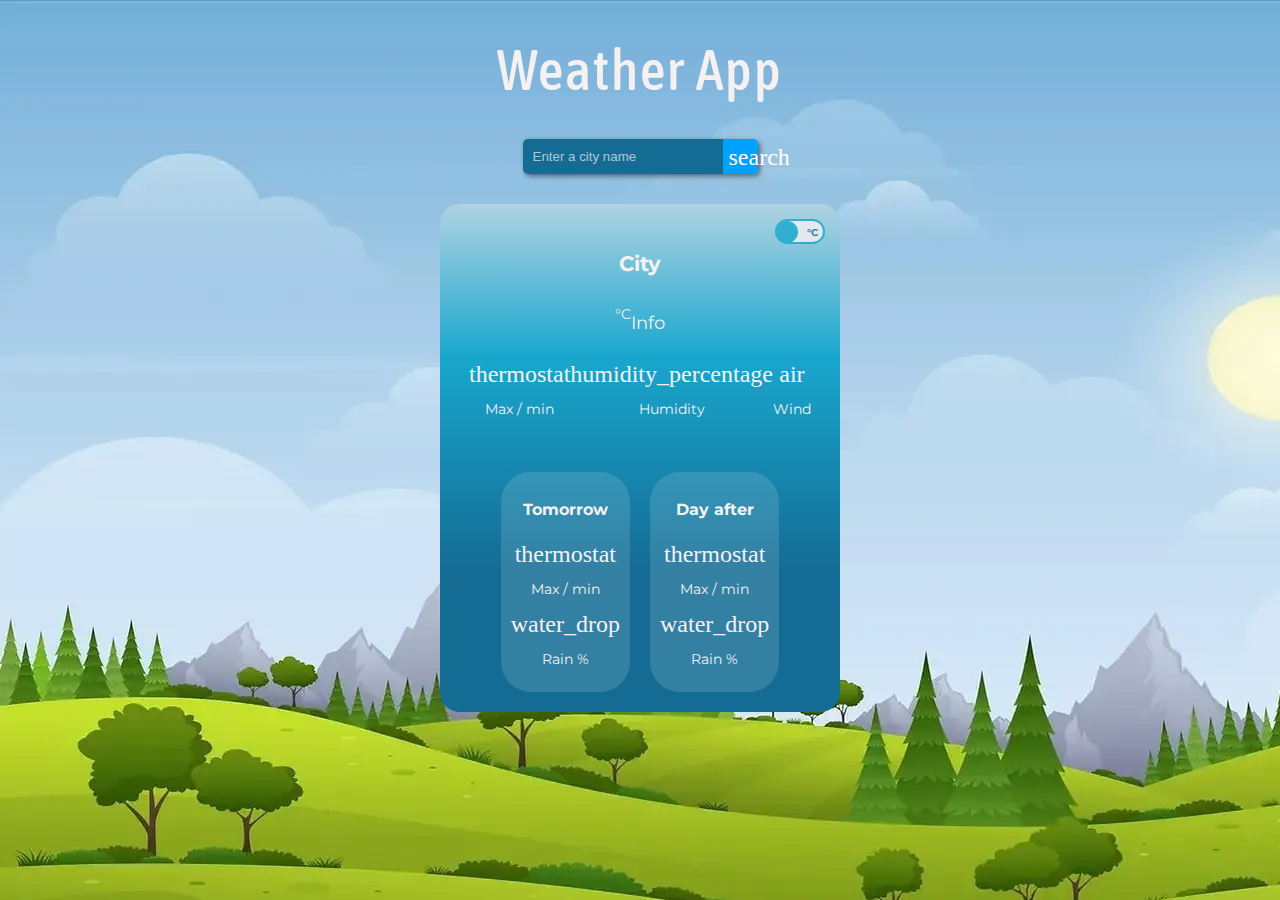
==== index.html @ 6b9eed96 "Merge pull request #72 from Noorae/html" ====
<!DOCTYPE HTML>
<html>
    <head>
        <meta http-equiv="refresh" content="0; url=https://teemutontti.github.io/weather-app/public/index.html">
        <title>Page Redirection</title>
    </head>
    <body>
    </body>
</html>
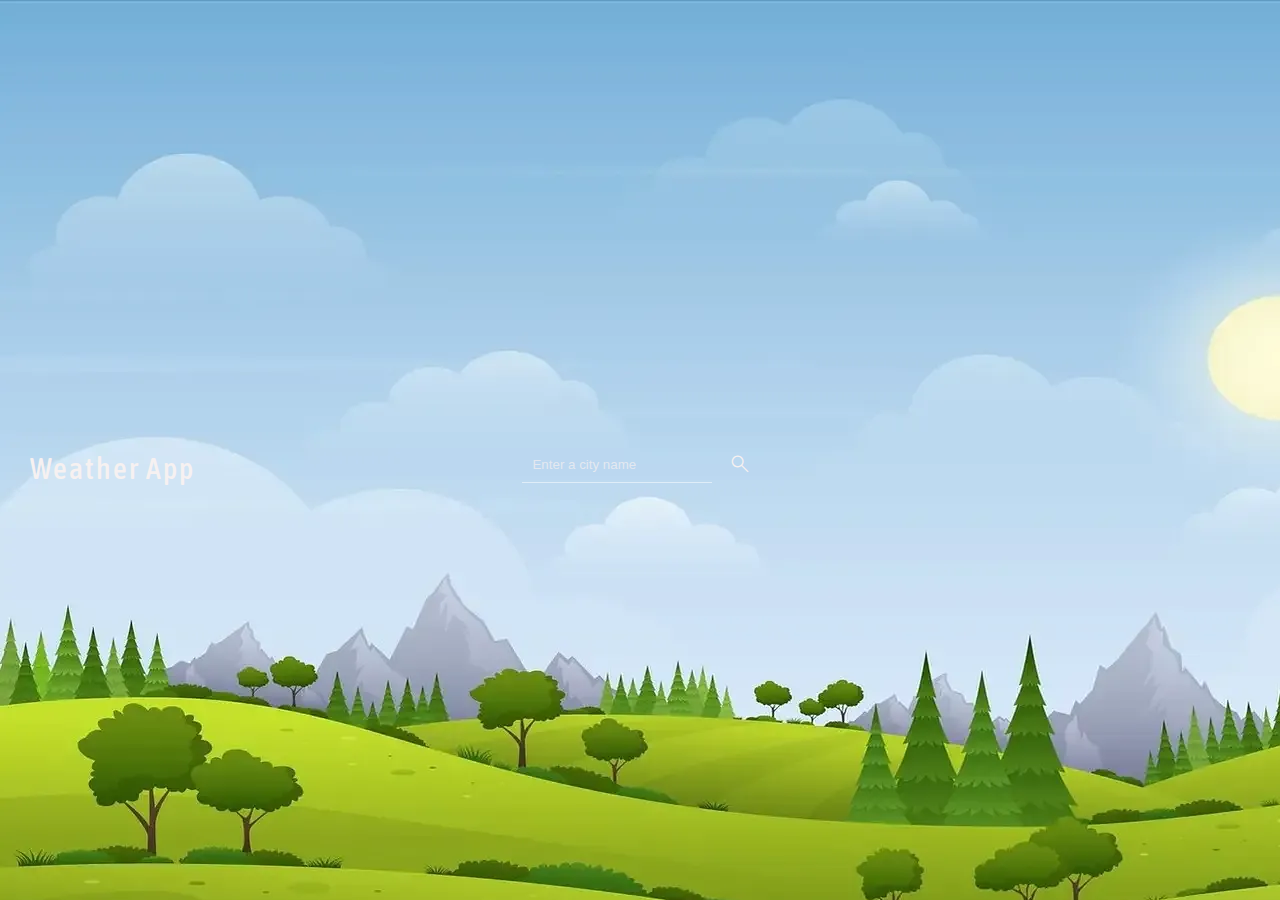
==== commit 7e27eb5c: "Edit file structure." ====
--- a/index.html
+++ b/index.html
@@ -1,9 +1,113 @@
-<!DOCTYPE HTML>
-<html>
+<!DOCTYPE html>
+<html lang="en">
     <head>
-        <meta http-equiv="refresh" content="0; url=https://teemutontti.github.io/weather-app/public/index.html">
-        <title>Page Redirection</title>
+        <meta charset="UTF-8" />
+        <meta name="viewport" content="width=device-width, initial-scale=1.0" />
+        <link rel="icon" type="image/x-icon" href="../public/pics/icon.webp" />
+        <link rel="stylesheet" href="styles/style.css" />
+        <link
+            rel="stylesheet"
+            href="https://fonts.googleapis.com/css2?family=Material+Symbols+Outlined:opsz,wght,FILL,GRAD@20..48,100..700,0..1,-50..200"
+        />
+        <title>Weather App</title>
     </head>
     <body>
+        <header>
+            <h1>Weather App</h1>
+            <div class="search">
+                <input id="field" type="text" placeholder="Enter a city name" />
+                <button id="icon" onclick="getWeather()">
+                    <span class="material-symbols-outlined">search</span>
+                </button>
+            </div>
+        </header>
+        <main>
+            <div class="container">
+                <div class="weather">
+                    <div class="slider">
+                        <input type="checkbox" id="switch" class="checkbox" />
+                        <label
+                            for="switch"
+                            class="toggle"
+                            onclick="toggleUnits()"
+                        >
+                            <p id="Fahrenheit">°F</p>
+                            <p id="celsius">°C</p>
+                        </label>
+                    </div>
+                    <div class="today">
+                        <h2 class="city">City</h2>
+                        <div class="main-view">
+                            <div class="tempUnit">
+                                <p class="temperature"></p>
+                                <p class="units">°C</p>
+                            </div>
+
+                            <div class="info-box">
+                                <img src="" alt="" />
+                                <p class="info">Info</p>
+                            </div>
+                        </div>
+                        <div class="secondary">
+                            <div class="today-information-box">
+                                <span class="material-symbols-outlined"
+                                    >thermostat</span
+                                >
+                                <p class="max-min-temp">Max / min</p>
+                            </div>
+                            <div class="today-information-box">
+                                <span class="material-symbols-outlined">
+                                    humidity_percentage
+                                </span>
+                                <p class="humidity">Humidity</p>
+                            </div>
+                            <div class="today-information-box">
+                                <span class="material-symbols-outlined"
+                                    >air</span
+                                >
+                                <p class="wind">Wind</p>
+                            </div>
+                        </div>
+                    </div>
+                    <div class="forecast">
+                        <div class="tomorrow">
+                            <h3 class="date">Tomorrow</h3>
+                            <img src="" alt="" />
+                            <div class="forecast-information-box">
+                                <span class="material-symbols-outlined"
+                                    >thermostat</span
+                                >
+                                <p class="max-min-temp">Max / min</p>
+                            </div>
+                            <div class="forecast-information-box">
+                                <span class="material-symbols-outlined"
+                                    >water_drop</span
+                                >
+                                <p class="chance-of-rain">Rain %</p>
+                            </div>
+                        </div>
+                        <div class="day-after">
+                            <h3 class="date">Day after</h3>
+                            <img src="" alt="" />
+                            <div class="forecast-information-box">
+                                <span class="material-symbols-outlined"
+                                    >thermostat</span
+                                >
+                                <p class="max-min-temp">Max / min</p>
+                            </div>
+                            <div class="forecast-information-box">
+                                <span class="material-symbols-outlined"
+                                    >water_drop</span
+                                >
+                                <p class="chance-of-rain">Rain %</p>
+                            </div>
+                        </div>
+                    </div>
+                </div>
+            </div>
+        </main>
+        <!--Footer stores copyright information and possibly needed contanct information.-->
+        <footer></footer>
+        <script src="../scripts/weather.js"></script>
     </body>
-</html>+</html>
--- a/styles/style.css
+++ b/styles/style.css
@@ -0,0 +1,270 @@
+@import url("https://fonts.googleapis.com/css2?family=Montserrat:wght@300;700");
+@import url("https://fonts.googleapis.com/css2?family=Asap+Condensed:wght@200;500");
+@import url("https://fonts.googleapis.com/css2?family=Dosis:wght@400;700&display=swap");
+@import url("https://fonts.googleapis.com/css2?family=Signika&display=swap");
+body header {
+  font-size: 22px;
+  font-family: "Dosis";
+  color: #f6f1f1;
+}
+body header h1 {
+  font-family: "Asap Condensed";
+  font-weight: 500;
+  letter-spacing: 2px;
+  margin-bottom: 15px;
+}
+
+body {
+  font-size: 14px;
+  font-family: "Dosis";
+  color: #f6f1f1;
+}
+
+body header .search #field {
+  width: 200px;
+  height: 100%;
+  border: none;
+  border-bottom: 1px solid rgba(255, 255, 255, 0.5);
+  padding-left: 10px;
+  background: none;
+  color: #f6f1f1;
+}
+body header .search #field::-moz-placeholder {
+  color: rgba(246, 241, 241, 0.7);
+}
+body header .search #field::placeholder {
+  color: rgba(246, 241, 241, 0.7);
+}
+body header .search #icon {
+  border: none;
+  background: none;
+  height: 100%;
+  width: 35px;
+  margin-left: 10px;
+  color: #f6f1f1;
+}
+body header .search input {
+  border: 0;
+  outline: none;
+}
+
+* {
+  box-sizing: border-box;
+}
+
+.material-symbols-outlined {
+  color: #f6f1f1;
+  font-variation-settings: "FILL" 0, "wght" 250, "GRAD" 0, "opsz" 24;
+}
+
+body {
+  background-image: url("../pics/daybg.webp");
+  text-align: center;
+  display: flex;
+  flex-direction: column;
+  justify-content: center;
+  height: 100vh;
+  margin: 0px;
+}
+body header .search {
+  height: 35px;
+  max-width: 235px;
+  margin: 0px auto;
+  display: flex;
+  align-items: center;
+  justify-content: center;
+  border-radius: 5px;
+}
+body main {
+  display: none;
+}
+body main .container {
+  margin: 0px 7%;
+}
+body main .container .weather {
+  position: relative;
+  background-color: #146c94;
+  background: linear-gradient(0deg, rgb(20, 108, 148) 28%, rgb(25, 167, 206) 70%, rgb(175, 211, 226) 100%);
+  max-width: 400px;
+  margin: 30px auto;
+  border-radius: 20px;
+}
+body main .container .weather .slider {
+  position: absolute;
+  top: 10px;
+  right: 10px;
+  margin: 5px;
+}
+body main .container .weather .slider .toggle {
+  position: relative;
+  display: inline-block;
+  width: 50px;
+  height: 25px;
+  background-color: #f6f1f1;
+  border-radius: 30px;
+  border: 2px solid #19a7ce;
+  opacity: 0.8;
+}
+body main .container .weather .slider .toggle:after {
+  content: "";
+  position: absolute;
+  width: 22px;
+  height: 22px;
+  border-radius: 50%;
+  background-color: #19a7ce;
+  left: -1px;
+  transition: all 0.5s;
+}
+body main .container .weather .slider .checkbox:checked + .toggle::after {
+  left: 25px;
+  background-color: #146c94;
+}
+body main .container .weather .slider .checkbox:checked + .toggle {
+  border: 2px solid #146c94;
+}
+body main .container .weather .slider .checkbox {
+  display: none;
+}
+body main .container .weather .slider p {
+  font-size: 10px;
+  font-weight: 700;
+  color: #146c94;
+  margin: 5px 5px;
+  display: inline;
+}
+body main .container .weather .slider #celsius {
+  float: right;
+}
+body main .container .weather .slider #Fahrenheit {
+  float: left;
+}
+body main .container .weather .today {
+  border-radius: 15px;
+  padding: 10px;
+}
+body main .container .weather .today .material-symbols-outlined {
+  font-size: 30px !important;
+}
+body main .container .weather .today h2 {
+  padding-top: 20px;
+  margin-bottom: 0;
+}
+body main .container .weather .today .main-view {
+  display: flex;
+  flex-direction: column;
+  justify-content: center;
+  align-items: center;
+}
+body main .container .weather .today .main-view .tempUnit {
+  display: flex;
+  flex-direction: row;
+  align-items: center;
+}
+body main .container .weather .today .main-view .tempUnit .temperature {
+  font-size: 9em;
+  margin: 0px;
+}
+body main .container .weather .today .main-view .tempUnit .units {
+  font-size: 1.5em;
+  align-self: flex-start;
+}
+body main .container .weather .today .main-view .info-box {
+  display: flex;
+  font-size: 18px;
+  align-items: center;
+  justify-content: center;
+}
+body main .container .weather .today .main-view .info-box img {
+  max-width: 30%;
+}
+body main .container .weather .today .secondary {
+  display: flex;
+  justify-content: center;
+  margin: 5px;
+  padding: 5px;
+}
+body main .container .weather .today .secondary .today-information-box {
+  display: flex;
+  flex-direction: column;
+  align-items: center;
+  padding: 20px;
+  max-width: 120px;
+}
+body main .container .weather .today .secondary .today-information-box img {
+  max-width: 40%;
+  height: auto;
+}
+body main .container .weather .forecast {
+  display: flex;
+  justify-content: center;
+  gap: 13px;
+  padding: 0px 0px 13px 0px;
+  margin: 0px 13px;
+}
+body main .container .weather .forecast .tomorrow,
+body main .container .weather .forecast .day-after {
+  background-color: RGBA(175, 211, 226, 0.2);
+  flex: 1;
+  border-radius: 20px;
+  padding: 5px;
+}
+body main .container .weather .forecast .tomorrow h3,
+body main .container .weather .forecast .day-after h3 {
+  margin: 0px;
+}
+body main .container .weather .forecast .tomorrow img,
+body main .container .weather .forecast .day-after img {
+  max-width: 40%;
+  height: auto;
+}
+body main .container .weather .forecast .tomorrow .forecast-information-box,
+body main .container .weather .forecast .day-after .forecast-information-box {
+  display: flex;
+  align-items: center;
+  padding: 3px;
+  gap: 10px;
+  justify-content: left;
+}
+body main .container .weather .forecast .tomorrow .forecast-information-box img,
+body main .container .weather .forecast .day-after .forecast-information-box img {
+  max-width: 30%;
+  height: auto;
+}
+body main .container .weather .forecast .tomorrow .forecast-information-box .max-min-temp,
+body main .container .weather .forecast .tomorrow .forecast-information-box .chance-of-rain,
+body main .container .weather .forecast .day-after .forecast-information-box .max-min-temp,
+body main .container .weather .forecast .day-after .forecast-information-box .chance-of-rain {
+  margin: 0px;
+}
+body footer {
+  background-color: rgba(128, 128, 128, 0.5);
+}
+
+@media only screen and (min-width: 700px) {
+  header {
+    display: grid;
+    grid-template-columns: 1fr 1fr 1fr;
+    grid-template-rows: auto;
+    align-items: center;
+    margin-top: 30px;
+  }
+  header h1 {
+    grid-column: 1/2;
+    grid-row: 1/2;
+    font-size: 30px;
+    position: absolute;
+    left: 30px;
+  }
+  header .search {
+    grid-column: 2/3;
+    grid-row: 1/2;
+  }
+  .container .weather .forecast {
+    padding: 0px 0px 20px 0px;
+    margin: 0px 20px;
+    gap: 20px;
+  }
+  .forecast .forecast-information-box {
+    margin-left: 20%;
+  }
+}/*# sourceMappingURL=style.css.map */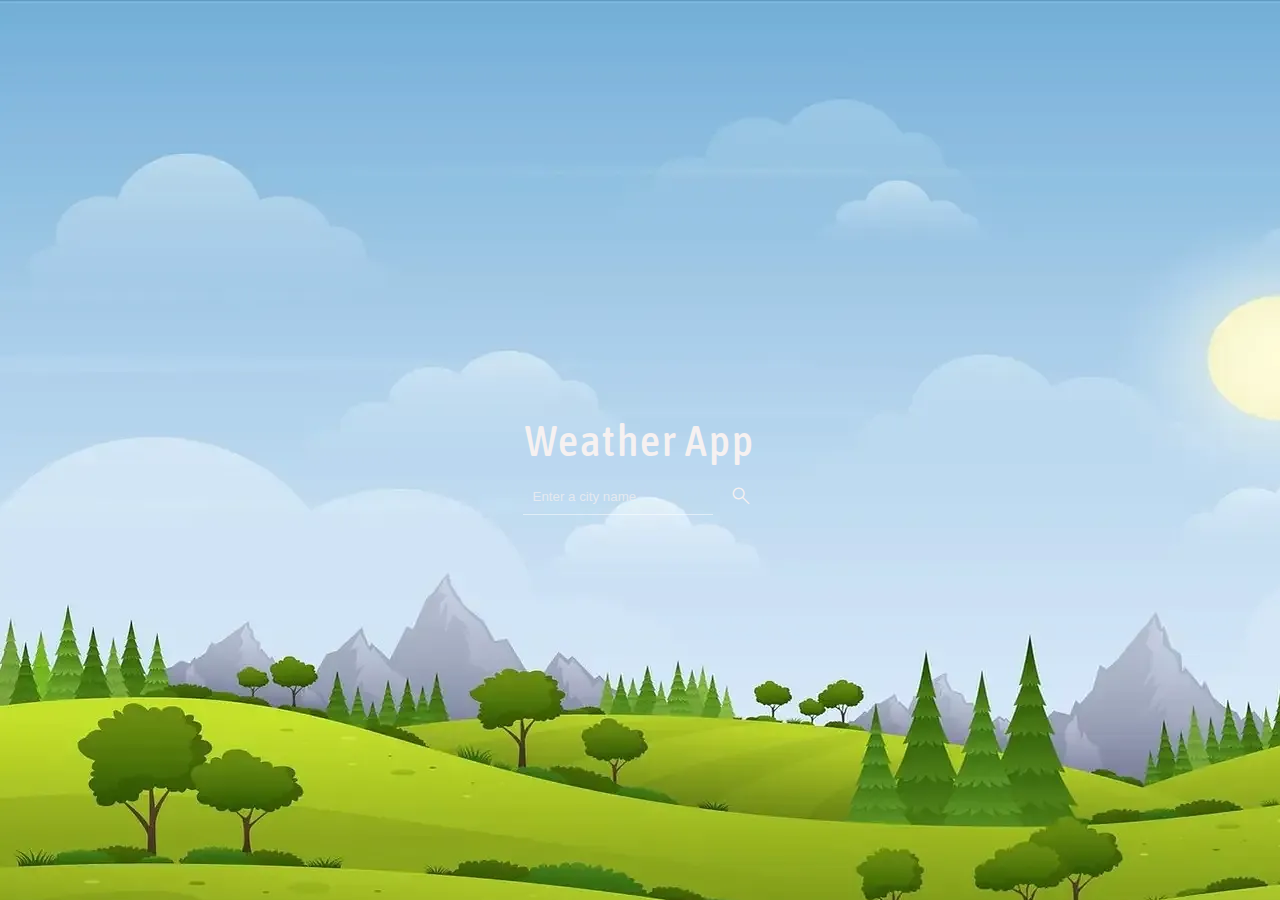
==== commit 09048c26: "scripts/weather.js: Move onclick eventlistener for toggle switch from index.html." ====
--- a/index.html
+++ b/index.html
@@ -3,8 +3,8 @@
     <head>
         <meta charset="UTF-8" />
         <meta name="viewport" content="width=device-width, initial-scale=1.0" />
-        <link rel="icon" type="image/x-icon" href="../public/pics/icon.webp" />
-        <link rel="stylesheet" href="styles/style.css" />
+        <link rel="icon" type="image/x-icon" href="./pics/icon.webp" />
+        <link rel="stylesheet" href="./styles/style.css" />
         <link
             rel="stylesheet"
             href="https://fonts.googleapis.com/css2?family=Material+Symbols+Outlined:opsz,wght,FILL,GRAD@20..48,100..700,0..1,-50..200"
@@ -26,11 +26,7 @@
                 <div class="weather">
                     <div class="slider">
                         <input type="checkbox" id="switch" class="checkbox" />
-                        <label
-                            for="switch"
-                            class="toggle"
-                            onclick="toggleUnits()"
-                        >
+                        <label for="switch" class="toggle">
                             <p id="Fahrenheit">°F</p>
                             <p id="celsius">°C</p>
                         </label>
@@ -50,21 +46,15 @@
                         </div>
                         <div class="secondary">
                             <div class="today-information-box">
-                                <span class="material-symbols-outlined"
-                                    >thermostat</span
-                                >
+                                <span class="material-symbols-outlined">thermostat</span>
                                 <p class="max-min-temp">Max / min</p>
                             </div>
                             <div class="today-information-box">
-                                <span class="material-symbols-outlined">
-                                    humidity_percentage
-                                </span>
+                                <span class="material-symbols-outlined"> humidity_percentage </span>
                                 <p class="humidity">Humidity</p>
                             </div>
                             <div class="today-information-box">
-                                <span class="material-symbols-outlined"
-                                    >air</span
-                                >
+                                <span class="material-symbols-outlined">air</span>
                                 <p class="wind">Wind</p>
                             </div>
                         </div>
@@ -74,15 +64,11 @@
                             <h3 class="date">Tomorrow</h3>
                             <img src="" alt="" />
                             <div class="forecast-information-box">
-                                <span class="material-symbols-outlined"
-                                    >thermostat</span
-                                >
+                                <span class="material-symbols-outlined">thermostat</span>
                                 <p class="max-min-temp">Max / min</p>
                             </div>
                             <div class="forecast-information-box">
-                                <span class="material-symbols-outlined"
-                                    >water_drop</span
-                                >
+                                <span class="material-symbols-outlined">water_drop</span>
                                 <p class="chance-of-rain">Rain %</p>
                             </div>
                         </div>
@@ -90,15 +76,11 @@
                             <h3 class="date">Day after</h3>
                             <img src="" alt="" />
                             <div class="forecast-information-box">
-                                <span class="material-symbols-outlined"
-                                    >thermostat</span
-                                >
+                                <span class="material-symbols-outlined">thermostat</span>
                                 <p class="max-min-temp">Max / min</p>
                             </div>
                             <div class="forecast-information-box">
-                                <span class="material-symbols-outlined"
-                                    >water_drop</span
-                                >
+                                <span class="material-symbols-outlined">water_drop</span>
                                 <p class="chance-of-rain">Rain %</p>
                             </div>
                         </div>
@@ -108,6 +90,6 @@
         </main>
         <!--Footer stores copyright information and possibly needed contanct information.-->
         <footer></footer>
-        <script src="../scripts/weather.js"></script>
+        <script type="module" src="./scripts/weather.js"></script>
     </body>
 </html>
--- a/styles/style.css
+++ b/styles/style.css
@@ -241,30 +241,30 @@
 }
 
 @media only screen and (min-width: 700px) {
-  header {
+  .search-done header {
     display: grid;
     grid-template-columns: 1fr 1fr 1fr;
     grid-template-rows: auto;
     align-items: center;
     margin-top: 30px;
   }
-  header h1 {
+  .search-done header h1 {
     grid-column: 1/2;
     grid-row: 1/2;
     font-size: 30px;
     position: absolute;
     left: 30px;
   }
-  header .search {
+  .search-done header .search {
     grid-column: 2/3;
     grid-row: 1/2;
   }
-  .container .weather .forecast {
+  .search-done .container .weather .forecast {
     padding: 0px 0px 20px 0px;
     margin: 0px 20px;
     gap: 20px;
   }
-  .forecast .forecast-information-box {
+  .search-done .forecast .forecast-information-box {
     margin-left: 20%;
   }
 }/*# sourceMappingURL=style.css.map */